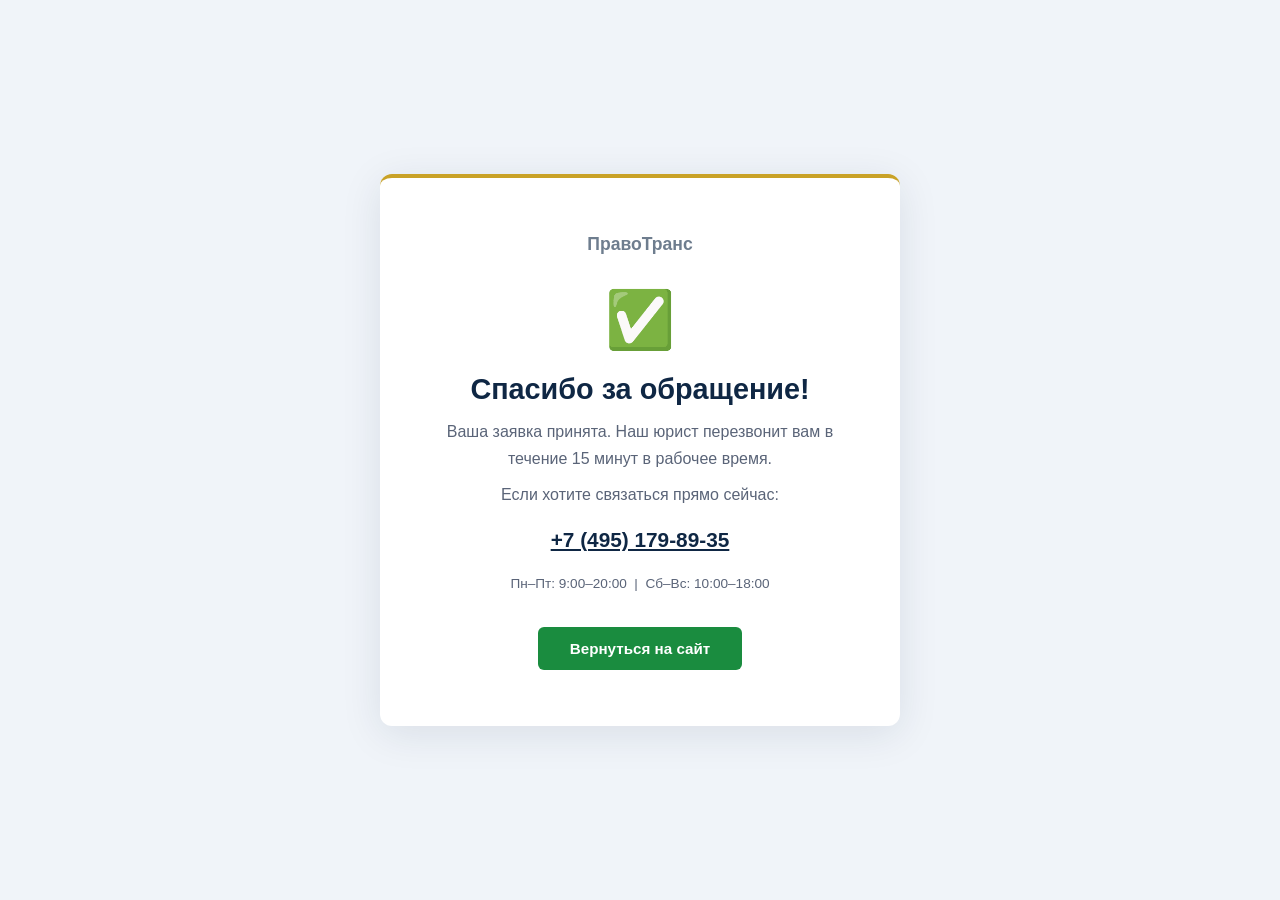
==== spasibo/index.html @ b7e0d3e2 "Add spasibo/index.html" ====
<!DOCTYPE html>
<html lang="ru">
<head>
  <meta charset="UTF-8" />
  <meta name="viewport" content="width=device-width, initial-scale=1.0" />
  <title>Спасибо — ПравоТранс</title>
  <style>
    *, *::before, *::after { box-sizing: border-box; margin: 0; padding: 0; }
    body { font-family: 'Segoe UI', Arial, sans-serif; background: #f0f4f9; color: #1e2533; min-height: 100vh; display: flex; flex-direction: column; align-items: center; justify-content: center; padding: 20px; }
    .card { background: #fff; border-radius: 12px; padding: 56px 48px; text-align: center; max-width: 520px; width: 100%; box-shadow: 0 8px 40px rgba(15,39,68,0.1); border-top: 4px solid #c9a227; }
    .icon { font-size: 3.5rem; margin-bottom: 20px; }
    h1 { font-size: 1.8rem; font-weight: 700; color: #0f2744; margin-bottom: 12px; }
    p { color: #5a6478; font-size: 1rem; line-height: 1.7; margin-bottom: 8px; }
    .phone { font-size: 1.3rem; font-weight: 700; color: #0f2744; margin: 20px 0; display: block; }
    .btn { display: inline-block; margin-top: 24px; background: #1a8c3f; color: #fff; padding: 13px 32px; border-radius: 6px; font-size: 0.95rem; font-weight: 600; text-decoration: none; transition: background .2s; }
    .btn:hover { background: #146830; }
    .logo { font-size: 1.1rem; font-weight: 700; color: #0f2744; margin-bottom: 32px; opacity: 0.6; }
  </style>
</head>
<body>
  <div class="card">
    <div class="logo">ПравоТранс</div>
    <div class="icon">✅</div>
    <h1>Спасибо за обращение!</h1>
    <p>Ваша заявка принята. Наш юрист перезвонит вам в течение 15 минут в рабочее время.</p>
    <p>Если хотите связаться прямо сейчас:</p>
    <a class="phone" href="tel:+74951798935">+7 (495) 179-89-35</a>
    <p style="font-size:0.85rem;">Пн–Пт: 9:00–20:00 &nbsp;|&nbsp; Сб–Вс: 10:00–18:00</p>
    <a href="/" class="btn">Вернуться на сайт</a>
  </div>
</body>
</html>
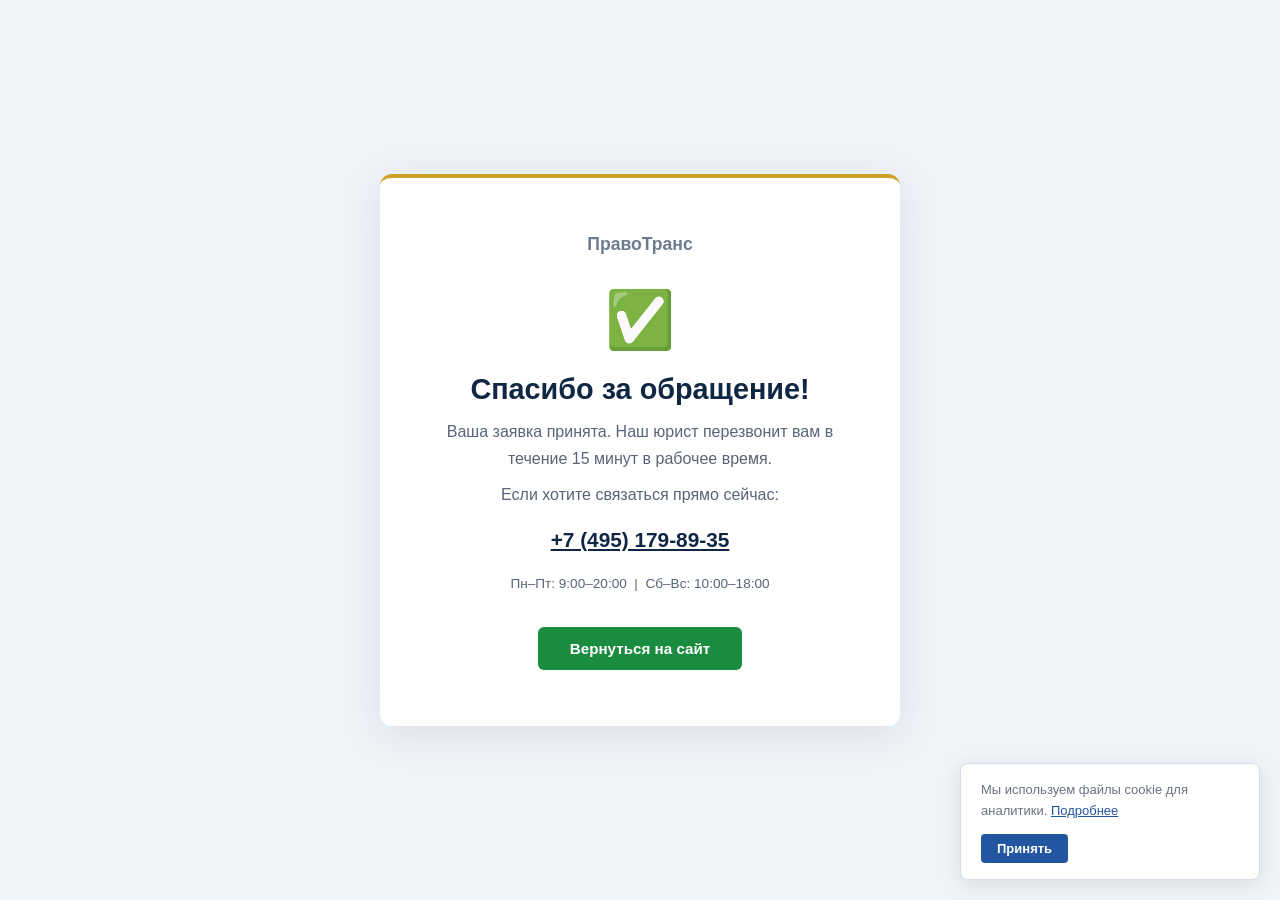
==== commit 4160cc66: "feat: add cookie consent banner (white card + blue button) to all pages" ====
--- a/spasibo/index.html
+++ b/spasibo/index.html
@@ -16,6 +16,18 @@
     .btn:hover { background: #146830; }
     .logo { font-size: 1.1rem; font-weight: 700; color: #0f2744; margin-bottom: 32px; opacity: 0.6; }
   </style>
+  <!-- Yandex.Metrika counter -->
+  <script type="text/javascript">
+      (function(m,e,t,r,i,k,a){
+          m[i]=m[i]||function(){(m[i].a=m[i].a||[]).push(arguments)};
+          m[i].l=1*new Date();
+          for (var j = 0; j < document.scripts.length; j++) {if (document.scripts[j].src === r) { return; }}
+          k=e.createElement(t),a=e.getElementsByTagName(t)[0],k.async=1,k.src=r,a.parentNode.insertBefore(k,a)
+      })(window, document,'script','https://mc.yandex.ru/metrika/tag.js?id=108515527', 'ym');
+      ym(108515527, 'init', {clickmap:true, trackLinks:true, accurateTrackBounce:true, webvisor:true});
+  </script>
+  <noscript><div><img src="https://mc.yandex.ru/watch/108515527" style="position:absolute; left:-9999px;" alt="" /></div></noscript>
+  <!-- /Yandex.Metrika counter -->
 </head>
 <body>
   <div class="card">
@@ -28,5 +40,13 @@
     <p style="font-size:0.85rem;">Пн–Пт: 9:00–20:00 &nbsp;|&nbsp; Сб–Вс: 10:00–18:00</p>
     <a href="/" class="btn">Вернуться на сайт</a>
   </div>
+
+<!-- Cookie banner -->
+<div id="cookieBanner" style="position:fixed;bottom:20px;right:20px;z-index:9999;background:#fff;border:1px solid #d5dde8;border-radius:8px;padding:16px 20px;max-width:300px;box-shadow:0 4px 20px rgba(0,0,0,.1);">
+  <p style="font-size:13px;color:#6b7280;margin:0 0 12px;line-height:1.6;">Мы используем файлы cookie для аналитики. <a href="/privacy.html" style="color:#2356a0;">Подробнее</a></p>
+  <button onclick="gaOk()" style="background:#2356a0;color:#fff;border:none;padding:7px 16px;border-radius:4px;font-size:13px;font-weight:600;cursor:pointer;font-family:inherit;">Принять</button>
+</div>
+<script>(function(){if(localStorage.getItem('ck_ok'))document.getElementById('cookieBanner').style.display='none'})();function gaOk(){localStorage.setItem('ck_ok','1');document.getElementById('cookieBanner').style.display='none'}</script>
+<!-- /Cookie banner -->
 </body>
 </html>
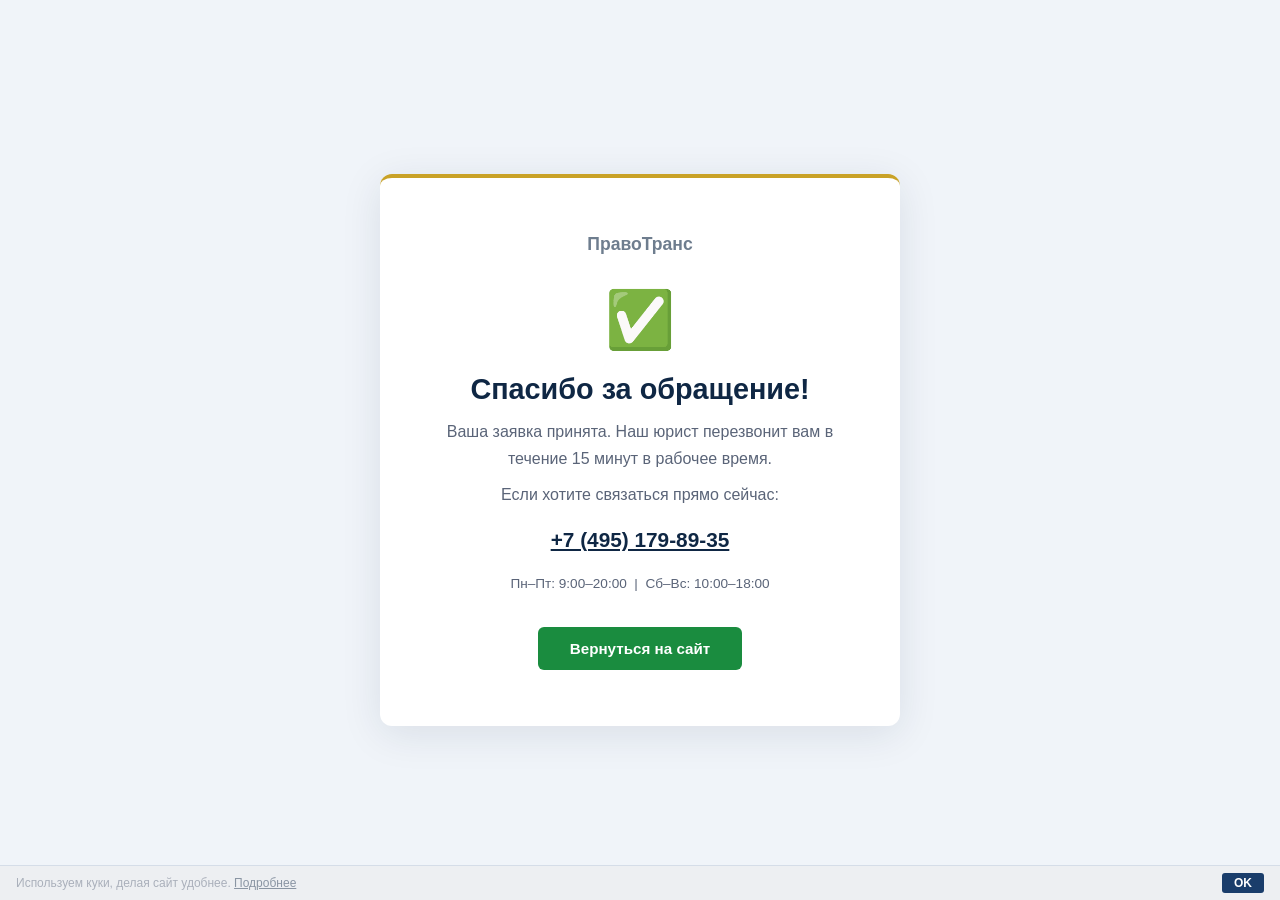
==== commit 08f6862a: "feat: add cookie consent banner (white card + blue button) to all pages" ====
--- a/spasibo/index.html
+++ b/spasibo/index.html
@@ -42,9 +42,9 @@
   </div>
 
 <!-- Cookie banner -->
-<div id="cookieBanner" style="position:fixed;bottom:20px;right:20px;z-index:9999;background:#fff;border:1px solid #d5dde8;border-radius:8px;padding:16px 20px;max-width:300px;box-shadow:0 4px 20px rgba(0,0,0,.1);">
-  <p style="font-size:13px;color:#6b7280;margin:0 0 12px;line-height:1.6;">Мы используем файлы cookie для аналитики. <a href="/privacy.html" style="color:#2356a0;">Подробнее</a></p>
-  <button onclick="gaOk()" style="background:#2356a0;color:#fff;border:none;padding:7px 16px;border-radius:4px;font-size:13px;font-weight:600;cursor:pointer;font-family:inherit;">Принять</button>
+<div id="cookieBanner" style="position:fixed;bottom:0;left:0;right:0;z-index:9999;background:rgba(237,239,242,.96);border-top:1px solid #d5dde8;padding:7px 16px;display:flex;align-items:center;gap:12px;">
+  <span style="color:#aab0bb;font-size:12px;flex:1;">Используем куки, делая сайт удобнее. <a href="/privacy.html" style="color:#8a95a3;text-decoration:underline;">Подробнее</a></span>
+  <button onclick="gaOk()" style="background:#1a3d6b;color:#fff;border:none;padding:3px 12px;border-radius:3px;font-size:12px;font-weight:600;cursor:pointer;white-space:nowrap;font-family:inherit;flex-shrink:0;">OK</button>
 </div>
 <script>(function(){if(localStorage.getItem('ck_ok'))document.getElementById('cookieBanner').style.display='none'})();function gaOk(){localStorage.setItem('ck_ok','1');document.getElementById('cookieBanner').style.display='none'}</script>
 <!-- /Cookie banner -->
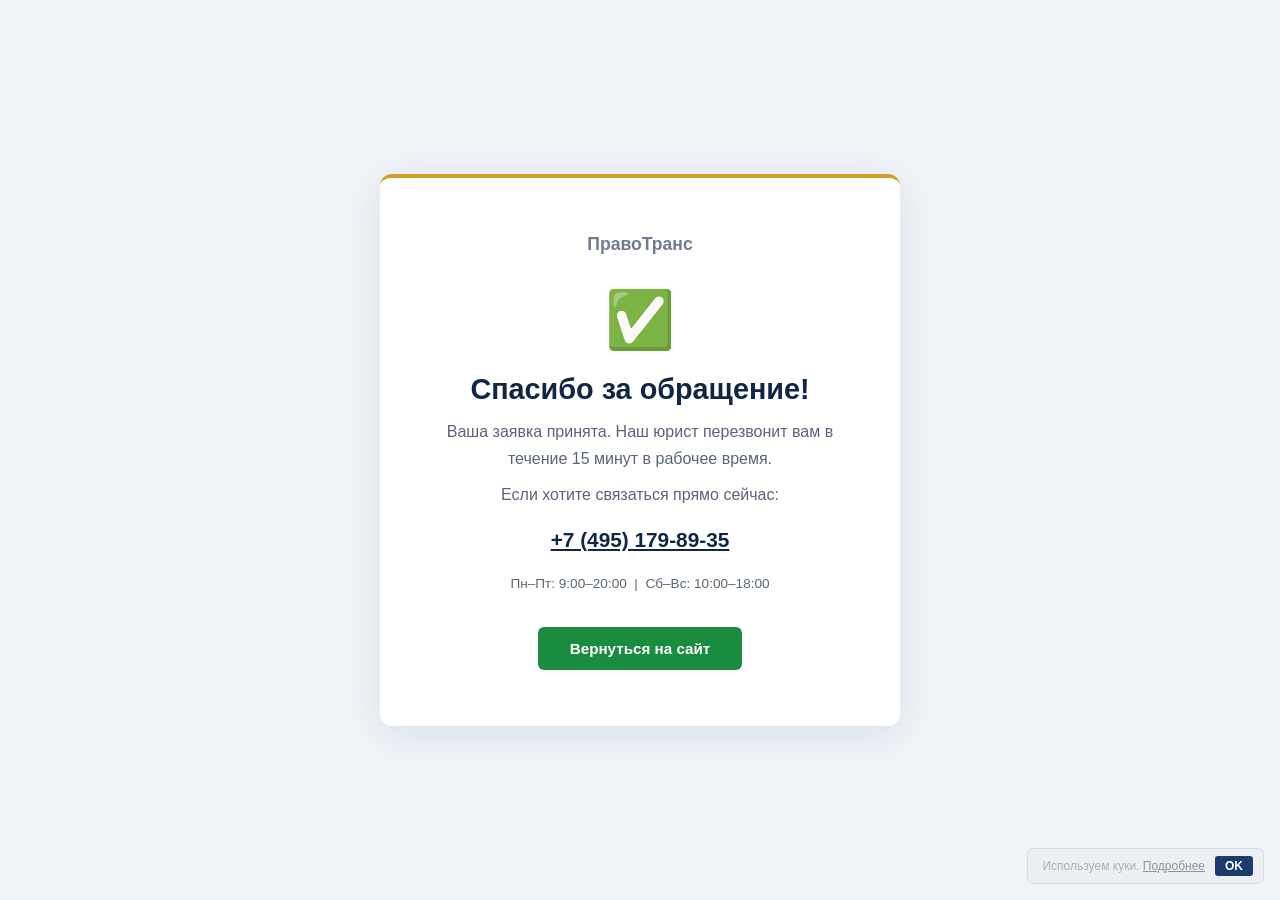
==== commit 75e134cd: "feat: add cookie consent banner (white card + blue button) to all pages" ====
--- a/spasibo/index.html
+++ b/spasibo/index.html
@@ -42,9 +42,9 @@
   </div>
 
 <!-- Cookie banner -->
-<div id="cookieBanner" style="position:fixed;bottom:0;left:0;right:0;z-index:9999;background:rgba(237,239,242,.96);border-top:1px solid #d5dde8;padding:7px 16px;display:flex;align-items:center;gap:12px;">
-  <span style="color:#aab0bb;font-size:12px;flex:1;">Используем куки, делая сайт удобнее. <a href="/privacy.html" style="color:#8a95a3;text-decoration:underline;">Подробнее</a></span>
-  <button onclick="gaOk()" style="background:#1a3d6b;color:#fff;border:none;padding:3px 12px;border-radius:3px;font-size:12px;font-weight:600;cursor:pointer;white-space:nowrap;font-family:inherit;flex-shrink:0;">OK</button>
+<div id="cookieBanner" style="position:fixed;bottom:16px;right:16px;z-index:9999;background:rgba(237,239,242,.97);border:1px solid #d5dde8;padding:7px 10px 7px 14px;display:inline-flex;align-items:center;gap:10px;border-radius:6px;white-space:nowrap;max-width:calc(100% - 32px);">
+  <span style="color:#aab0bb;font-size:12px;">Используем куки. <a href="/privacy.html" style="color:#8a95a3;text-decoration:underline;">Подробнее</a></span>
+  <button onclick="gaOk()" style="background:#1a3d6b;color:#fff;border:none;padding:3px 10px;border-radius:3px;font-size:12px;font-weight:600;cursor:pointer;font-family:inherit;flex-shrink:0;">OK</button>
 </div>
 <script>(function(){if(localStorage.getItem('ck_ok'))document.getElementById('cookieBanner').style.display='none'})();function gaOk(){localStorage.setItem('ck_ok','1');document.getElementById('cookieBanner').style.display='none'}</script>
 <!-- /Cookie banner -->
